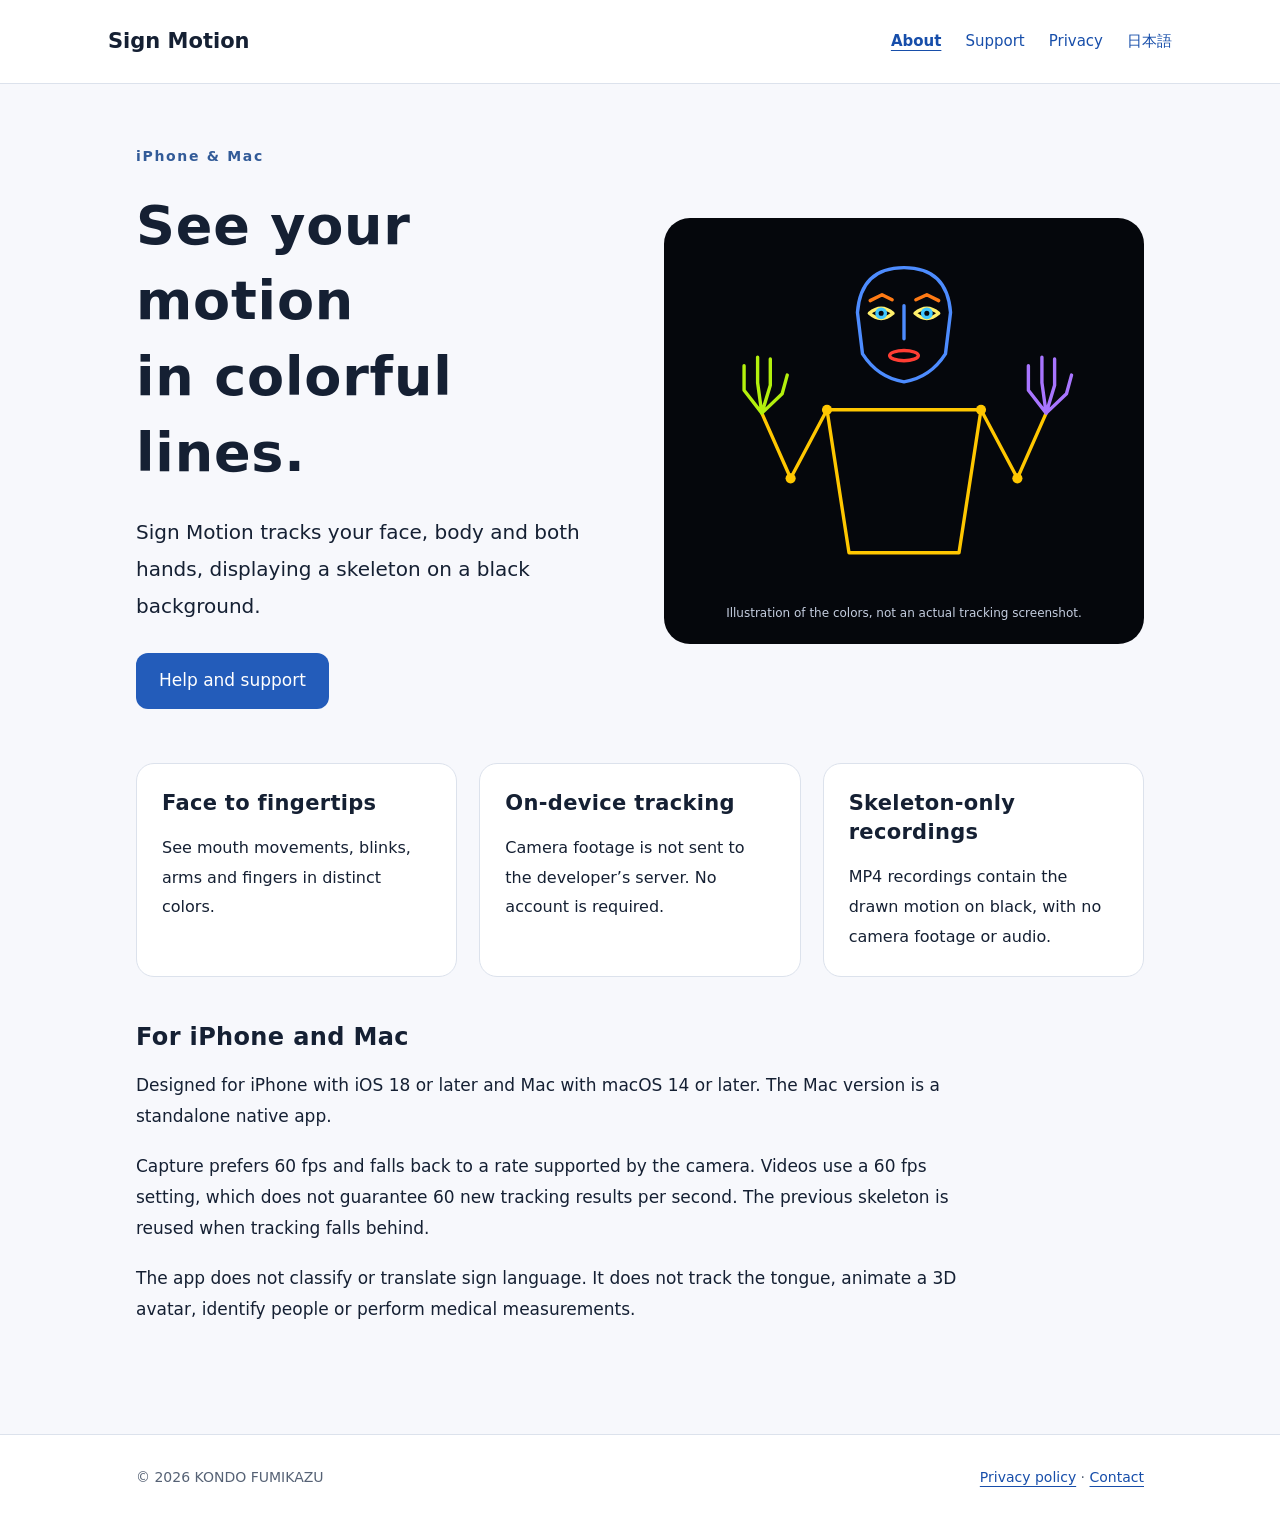
==== en/index.html @ 488faaaf "Add English information, privacy and support pages with language links" ====
<!doctype html><html lang="en"><head><meta charset="utf-8"><meta name="viewport" content="width=device-width,initial-scale=1"><meta name="description" content="Sign Motion for iPhone and Mac: on-device face, body and hand tracking with skeleton-only recordings."><title>Sign Motion — Face, body and hand tracking</title><link rel="canonical" href="https://kondofumikazu-cmd.github.io/skeleton-motion-support/en/index.html"><link rel="alternate" hreflang="ja" href="https://kondofumikazu-cmd.github.io/skeleton-motion-support/index.html"><link rel="alternate" hreflang="en" href="https://kondofumikazu-cmd.github.io/skeleton-motion-support/en/index.html"><link rel="stylesheet" href="../style.css"></head><body><a class="skip" href="#main">Skip to content</a><header class="site-header"><div class="bar"><a class="brand" href="index.html">Sign Motion</a><nav aria-label="Main navigation"><a href="index.html" aria-current="page">About</a><a href="support.html">Support</a><a href="privacy.html">Privacy</a><a lang="ja" hreflang="ja" href="../index.html">日本語</a></nav></div></header><main id="main"><div class="hero"><div><p class="eyebrow">iPhone &amp; Mac</p><h1>See your motion<br>in colorful lines.</h1><p class="lead">Sign Motion tracks your face, body and both hands, displaying a skeleton on a black background.</p><a class="button" href="support.html">Help and support</a></div><figure class="stage"><svg viewBox="0 0 520 430" role="img" aria-labelledby="drawing-title"><title id="drawing-title">Diagram of a face and upper-body skeleton with colors for each part</title><g fill="none" stroke-linecap="round" stroke-linejoin="round" stroke-width="4"><path stroke="#4d8cff" d="M205 88Q209 35 260 35Q311 35 315 88L309 137Q291 165 260 170Q229 165 211 137Z M260 80V119"/><path stroke="#ff7a14" d="M220 74L234 67L246 73 M274 73L287 67L301 74"/><path stroke="#fff06b" d="M219 89Q233 77 247 89Q233 101 219 89Z M273 89Q287 77 301 89Q287 101 273 89Z"/><g stroke="#40c7ff"><circle cx="233" cy="89" r="5"/><circle cx="287" cy="89" r="5"/></g><ellipse stroke="#ff3d33" cx="260" cy="139" rx="17" ry="6"/><path stroke="#ffc700" d="M169 203L351 203L325 372L195 372Z M169 203L126 284L92 207 M351 203L394 284L428 207"/><g stroke="#b3f00d"><path d="M92 207L71 180L71 151 M92 207L87 171L87 141 M92 207L102 174L102 143 M92 207L116 184L122 162"/></g><g stroke="#a875ff"><path d="M428 207L407 180L407 151 M428 207L423 171L423 141 M428 207L438 174L438 143 M428 207L452 184L458 162"/></g></g><g fill="#ffc700"><circle cx="169" cy="203" r="6"/><circle cx="351" cy="203" r="6"/><circle cx="126" cy="284" r="6"/><circle cx="394" cy="284" r="6"/></g></svg><figcaption>Illustration of the colors, not an actual tracking screenshot.</figcaption></figure></div>
<section class="cards"><article><h2>Face to fingertips</h2><p>See mouth movements, blinks, arms and fingers in distinct colors.</p></article><article><h2>On-device tracking</h2><p>Camera footage is not sent to the developer’s server. No account is required.</p></article><article><h2>Skeleton-only recordings</h2><p>MP4 recordings contain the drawn motion on black, with no camera footage or audio.</p></article></section>
<section><h2>For iPhone and Mac</h2><p>Designed for iPhone with iOS 18 or later and Mac with macOS 14 or later. The Mac version is a standalone native app.</p><p>Capture prefers 60 fps and falls back to a rate supported by the camera. Videos use a 60 fps setting, which does not guarantee 60 new tracking results per second. The previous skeleton is reused when tracking falls behind.</p><p>The app does not classify or translate sign language. It does not track the tongue, animate a 3D avatar, identify people or perform medical measurements.</p></section></main><footer><div><p>© 2026 KONDO FUMIKAZU</p><p><a href="privacy.html">Privacy policy</a> · <a href="support.html">Contact</a></p></div></footer></body></html>
---- style.css ----
*{box-sizing:border-box}html{color-scheme:light}body{margin:0;background:#f7f8fc;color:#152033;font:17px/1.85 system-ui,-apple-system,BlinkMacSystemFont,"Hiragino Kaku Gothic ProN",sans-serif}a{color:#174eaa;text-underline-offset:4px}a:hover{color:#103575}a:focus-visible{outline:3px solid #bc4b00;outline-offset:5px;border-radius:3px}.skip{position:absolute;left:20px;top:-100px}.skip:focus{top:12px;background:white;padding:8px;z-index:5}.site-header{border-bottom:1px solid #dce2ec;background:#fff}.bar{max-width:1120px;margin:auto;padding:22px 28px;display:flex;align-items:center;justify-content:space-between;gap:24px}.brand{font-weight:750;color:#152033;text-decoration:none;font-size:21px}nav{display:flex;gap:24px;flex-wrap:wrap}nav a{font-size:15px;text-decoration:none}nav [aria-current=page]{font-weight:750;text-decoration:underline}main{max-width:1064px;margin:auto;padding:60px 28px 90px}h1,h2,h3{line-height:1.4;letter-spacing:.015em}h1{font-size:clamp(32px,5vw,54px);margin:10px 0 24px}h2{font-size:24px;margin:0 0 15px}p{margin:0 0 18px}section{margin-top:44px}section p,section li{max-width:850px}.eyebrow{color:#325b98;letter-spacing:.12em;font-weight:650;font-size:14px}.lead{font-size:20px}.hero{display:grid;grid-template-columns:1fr 1fr;gap:48px;align-items:center}.stage{margin:0;background:#05070c;border-radius:26px;padding:20px;color:#c5cee0}.stage svg{display:block;width:100%;height:auto}.stage figcaption{font-size:12px;text-align:center}.button{display:inline-block;background:#235cba;color:white!important;text-decoration:none;padding:12px 23px;border-radius:12px;margin:10px 0}.cards{display:grid;grid-template-columns:repeat(3,1fr);gap:22px}.cards article{background:white;border:1px solid #dce2ec;border-radius:18px;padding:25px}.cards h2{font-size:21px}.cards p{margin:0;font-size:16px}.page-title{max-width:850px}.page-title h1{font-size:40px}.notice{background:#eaf1ff;border-left:4px solid #235cba;padding:24px;border-radius:0 14px 14px 0}.notice p:last-child{margin-bottom:0}.legend{display:grid;grid-template-columns:180px 1fr;max-width:650px}.legend dt,.legend dd{margin:0;padding:10px;border-bottom:1px solid #dce2ec}.legend dt{font-weight:650}footer{background:#fff;border-top:1px solid #dce2ec;padding:30px 28px;color:#566275;font-size:14px}footer>div{max-width:1008px;margin:auto;display:flex;justify-content:space-between;gap:20px;flex-wrap:wrap}footer p{margin:0}@media(max-width:760px){.bar{align-items:flex-start;flex-direction:column;gap:12px}nav{gap:18px}.hero,.cards{grid-template-columns:1fr}.hero{gap:28px}main{padding:36px 20px 60px}.page-title h1{font-size:31px}.stage{max-width:460px}.legend{grid-template-columns:1fr 1fr}h2{font-size:22px}}
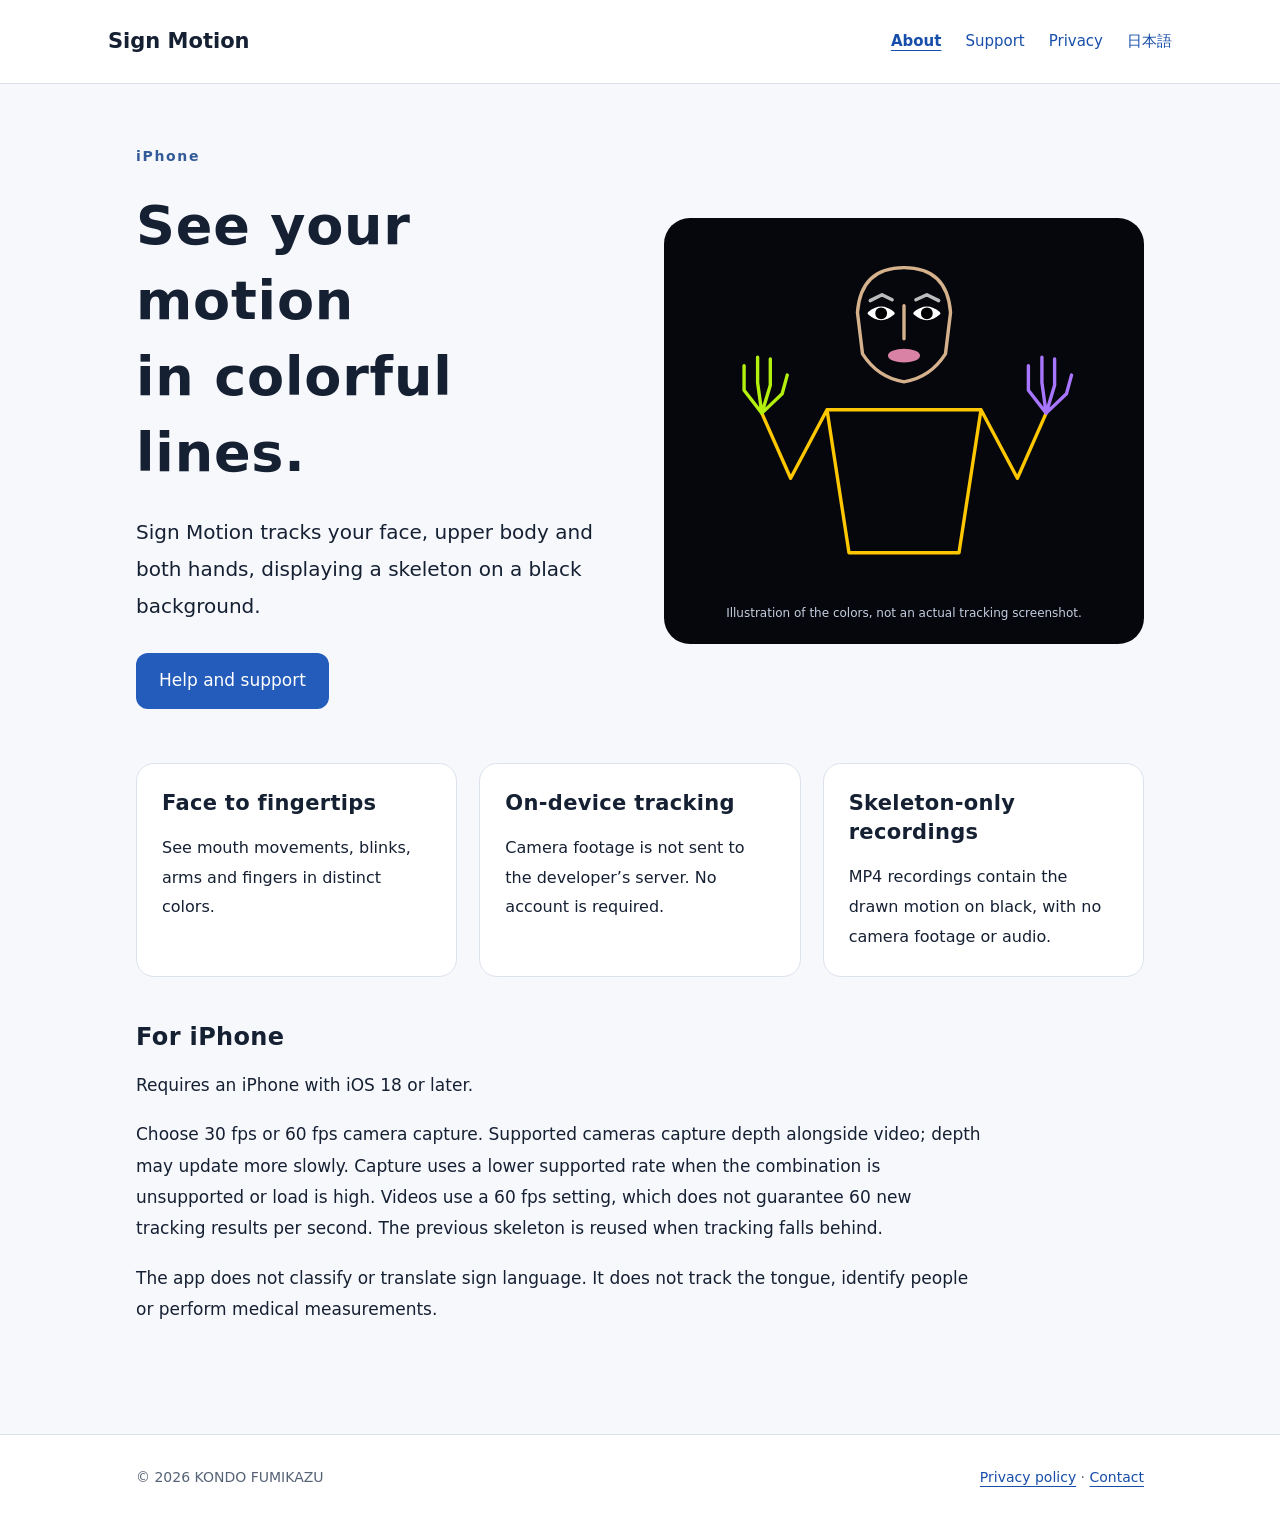
==== commit 3529fb88: "Update iPhone support and face data disclosures for 1.0.1" ====
--- a/en/index.html
+++ b/en/index.html
@@ -1,3 +1,3 @@
-<!doctype html><html lang="en"><head><meta charset="utf-8"><meta name="viewport" content="width=device-width,initial-scale=1"><meta name="description" content="Sign Motion for iPhone and Mac: on-device face, body and hand tracking with skeleton-only recordings."><title>Sign Motion — Face, body and hand tracking</title><link rel="canonical" href="https://kondofumikazu-cmd.github.io/skeleton-motion-support/en/index.html"><link rel="alternate" hreflang="ja" href="https://kondofumikazu-cmd.github.io/skeleton-motion-support/index.html"><link rel="alternate" hreflang="en" href="https://kondofumikazu-cmd.github.io/skeleton-motion-support/en/index.html"><link rel="stylesheet" href="../style.css"></head><body><a class="skip" href="#main">Skip to content</a><header class="site-header"><div class="bar"><a class="brand" href="index.html">Sign Motion</a><nav aria-label="Main navigation"><a href="index.html" aria-current="page">About</a><a href="support.html">Support</a><a href="privacy.html">Privacy</a><a lang="ja" hreflang="ja" href="../index.html">日本語</a></nav></div></header><main id="main"><div class="hero"><div><p class="eyebrow">iPhone &amp; Mac</p><h1>See your motion<br>in colorful lines.</h1><p class="lead">Sign Motion tracks your face, body and both hands, displaying a skeleton on a black background.</p><a class="button" href="support.html">Help and support</a></div><figure class="stage"><svg viewBox="0 0 520 430" role="img" aria-labelledby="drawing-title"><title id="drawing-title">Diagram of a face and upper-body skeleton with colors for each part</title><g fill="none" stroke-linecap="round" stroke-linejoin="round" stroke-width="4"><path stroke="#4d8cff" d="M205 88Q209 35 260 35Q311 35 315 88L309 137Q291 165 260 170Q229 165 211 137Z M260 80V119"/><path stroke="#ff7a14" d="M220 74L234 67L246 73 M274 73L287 67L301 74"/><path stroke="#fff06b" d="M219 89Q233 77 247 89Q233 101 219 89Z M273 89Q287 77 301 89Q287 101 273 89Z"/><g stroke="#40c7ff"><circle cx="233" cy="89" r="5"/><circle cx="287" cy="89" r="5"/></g><ellipse stroke="#ff3d33" cx="260" cy="139" rx="17" ry="6"/><path stroke="#ffc700" d="M169 203L351 203L325 372L195 372Z M169 203L126 284L92 207 M351 203L394 284L428 207"/><g stroke="#b3f00d"><path d="M92 207L71 180L71 151 M92 207L87 171L87 141 M92 207L102 174L102 143 M92 207L116 184L122 162"/></g><g stroke="#a875ff"><path d="M428 207L407 180L407 151 M428 207L423 171L423 141 M428 207L438 174L438 143 M428 207L452 184L458 162"/></g></g><g fill="#ffc700"><circle cx="169" cy="203" r="6"/><circle cx="351" cy="203" r="6"/><circle cx="126" cy="284" r="6"/><circle cx="394" cy="284" r="6"/></g></svg><figcaption>Illustration of the colors, not an actual tracking screenshot.</figcaption></figure></div>
+<!doctype html><html lang="en"><head><meta charset="utf-8"><meta name="viewport" content="width=device-width,initial-scale=1"><meta name="description" content="Sign Motion for iPhone: on-device face, upper-body and hand tracking with skeleton-only recordings."><title>Sign Motion — Face, body and hand tracking</title><link rel="canonical" href="https://kondofumikazu-cmd.github.io/skeleton-motion-support/en/index.html"><link rel="alternate" hreflang="ja" href="https://kondofumikazu-cmd.github.io/skeleton-motion-support/index.html"><link rel="alternate" hreflang="en" href="https://kondofumikazu-cmd.github.io/skeleton-motion-support/en/index.html"><link rel="stylesheet" href="../style.css"></head><body><a class="skip" href="#main">Skip to content</a><header class="site-header"><div class="bar"><a class="brand" href="index.html">Sign Motion</a><nav aria-label="Main navigation"><a href="index.html" aria-current="page">About</a><a href="support.html">Support</a><a href="privacy.html">Privacy</a><a lang="ja" hreflang="ja" href="../index.html">日本語</a></nav></div></header><main id="main"><div class="hero"><div><p class="eyebrow">iPhone</p><h1>See your motion<br>in colorful lines.</h1><p class="lead">Sign Motion tracks your face, upper body and both hands, displaying a skeleton on a black background.</p><a class="button" href="support.html">Help and support</a></div><figure class="stage"><svg viewBox="0 0 520 430" role="img" aria-labelledby="drawing-title"><title id="drawing-title">Diagram of a face and upper-body skeleton with colors for each part</title><g fill="none" stroke-linecap="round" stroke-linejoin="round" stroke-width="4"><path stroke="#d5b28c" d="M205 88Q209 35 260 35Q311 35 315 88L309 137Q291 165 260 170Q229 165 211 137Z M260 80V119"/><path stroke="#bcbcbc" d="M220 74L234 67L246 73 M274 73L287 67L301 74"/><path stroke="#ffffff" fill="#ffffff" d="M219 89Q233 77 247 89Q233 101 219 89Z M273 89Q287 77 301 89Q287 101 273 89Z"/><g stroke="#000000" fill="#000000"><circle cx="233" cy="89" r="5"/><circle cx="287" cy="89" r="5"/></g><ellipse stroke="#d982a5" fill="#d982a5" cx="260" cy="139" rx="17" ry="6"/><path stroke="#ffc700" d="M169 203L351 203L325 372L195 372Z M169 203L126 284L92 207 M351 203L394 284L428 207"/><g stroke="#b3f00d"><path d="M92 207L71 180L71 151 M92 207L87 171L87 141 M92 207L102 174L102 143 M92 207L116 184L122 162"/></g><g stroke="#a875ff"><path d="M428 207L407 180L407 151 M428 207L423 171L423 141 M428 207L438 174L438 143 M428 207L452 184L458 162"/></g></g></svg><figcaption>Illustration of the colors, not an actual tracking screenshot.</figcaption></figure></div>
 <section class="cards"><article><h2>Face to fingertips</h2><p>See mouth movements, blinks, arms and fingers in distinct colors.</p></article><article><h2>On-device tracking</h2><p>Camera footage is not sent to the developer’s server. No account is required.</p></article><article><h2>Skeleton-only recordings</h2><p>MP4 recordings contain the drawn motion on black, with no camera footage or audio.</p></article></section>
-<section><h2>For iPhone and Mac</h2><p>Designed for iPhone with iOS 18 or later and Mac with macOS 14 or later. The Mac version is a standalone native app.</p><p>Capture prefers 60 fps and falls back to a rate supported by the camera. Videos use a 60 fps setting, which does not guarantee 60 new tracking results per second. The previous skeleton is reused when tracking falls behind.</p><p>The app does not classify or translate sign language. It does not track the tongue, animate a 3D avatar, identify people or perform medical measurements.</p></section></main><footer><div><p>© 2026 KONDO FUMIKAZU</p><p><a href="privacy.html">Privacy policy</a> · <a href="support.html">Contact</a></p></div></footer></body></html>+<section><h2>For iPhone</h2><p>Requires an iPhone with iOS 18 or later.</p><p>Choose 30 fps or 60 fps camera capture. Supported cameras capture depth alongside video; depth may update more slowly. Capture uses a lower supported rate when the combination is unsupported or load is high. Videos use a 60 fps setting, which does not guarantee 60 new tracking results per second. The previous skeleton is reused when tracking falls behind.</p><p>The app does not classify or translate sign language. It does not track the tongue, identify people or perform medical measurements.</p></section></main><footer><div><p>© 2026 KONDO FUMIKAZU</p><p><a href="privacy.html">Privacy policy</a> · <a href="support.html">Contact</a></p></div></footer></body></html>
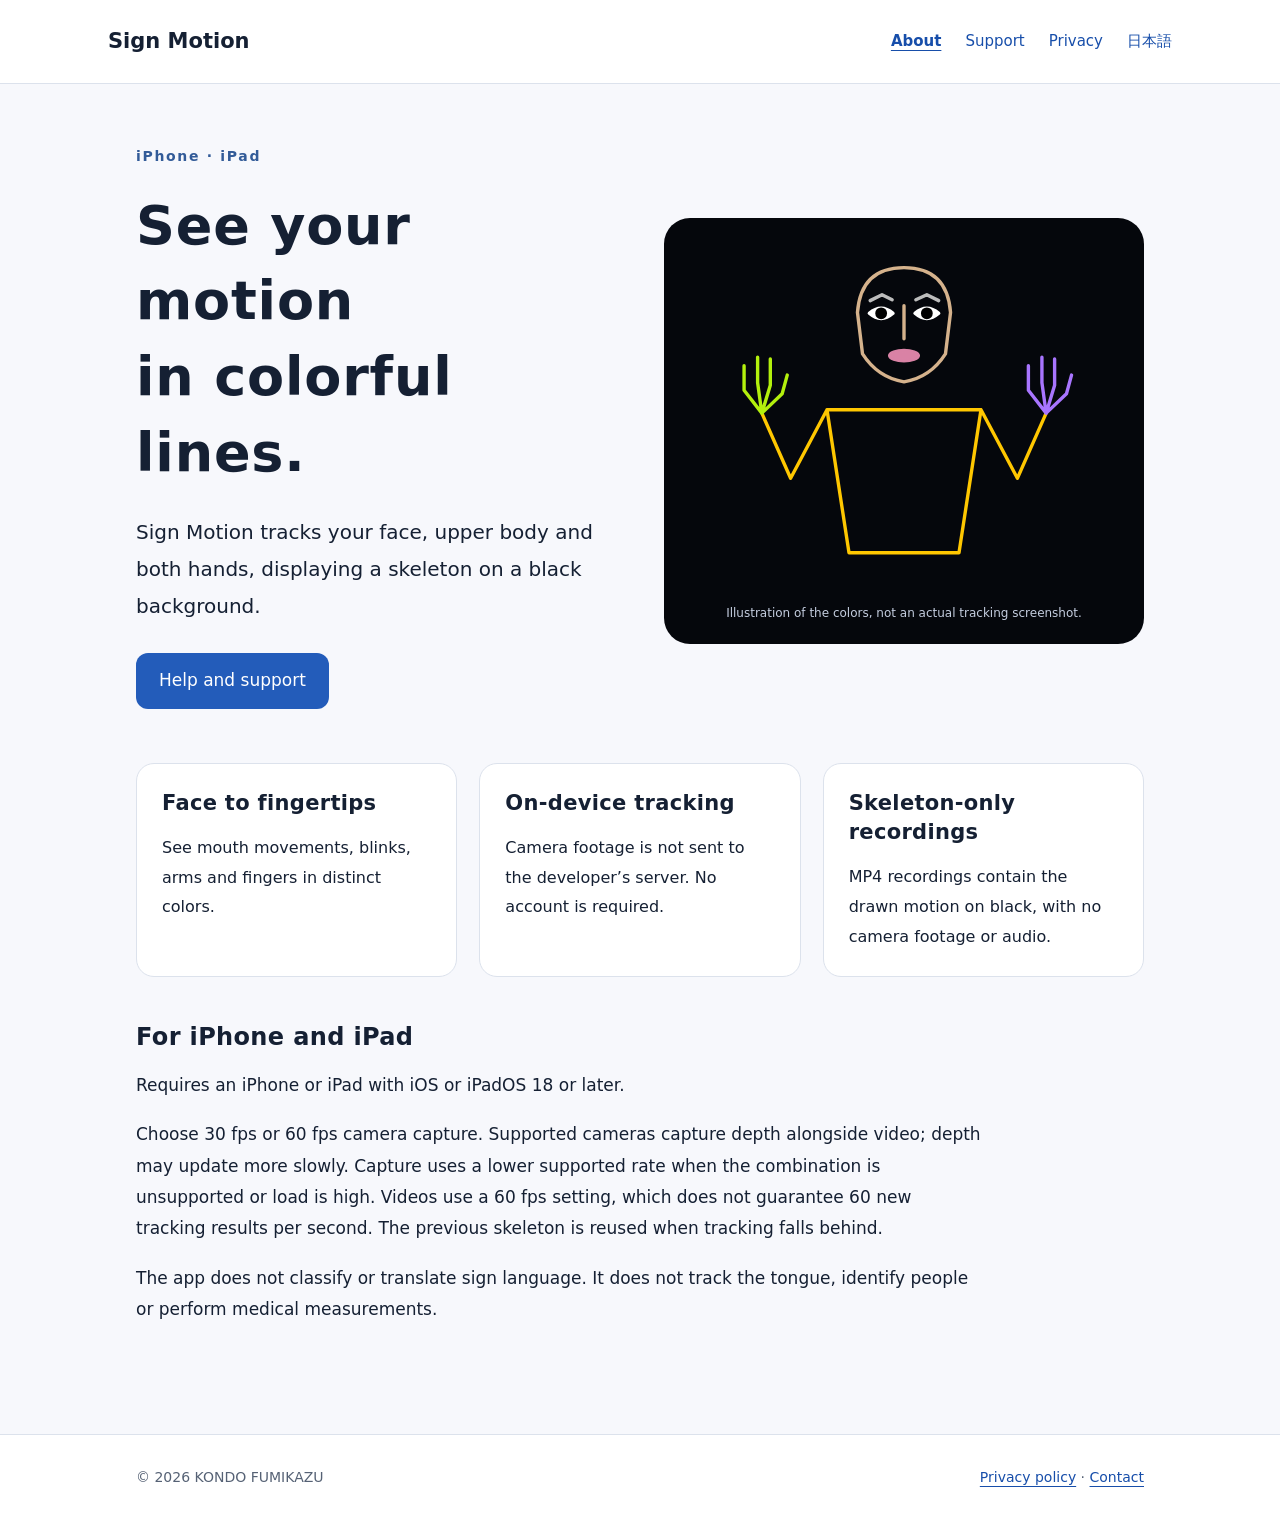
==== commit d2323251: "Update support pages for iPhone and iPad compatibility" ====
--- a/en/index.html
+++ b/en/index.html
@@ -1,3 +1,3 @@
-<!doctype html><html lang="en"><head><meta charset="utf-8"><meta name="viewport" content="width=device-width,initial-scale=1"><meta name="description" content="Sign Motion for iPhone: on-device face, upper-body and hand tracking with skeleton-only recordings."><title>Sign Motion — Face, body and hand tracking</title><link rel="canonical" href="https://kondofumikazu-cmd.github.io/skeleton-motion-support/en/index.html"><link rel="alternate" hreflang="ja" href="https://kondofumikazu-cmd.github.io/skeleton-motion-support/index.html"><link rel="alternate" hreflang="en" href="https://kondofumikazu-cmd.github.io/skeleton-motion-support/en/index.html"><link rel="stylesheet" href="../style.css"></head><body><a class="skip" href="#main">Skip to content</a><header class="site-header"><div class="bar"><a class="brand" href="index.html">Sign Motion</a><nav aria-label="Main navigation"><a href="index.html" aria-current="page">About</a><a href="support.html">Support</a><a href="privacy.html">Privacy</a><a lang="ja" hreflang="ja" href="../index.html">日本語</a></nav></div></header><main id="main"><div class="hero"><div><p class="eyebrow">iPhone</p><h1>See your motion<br>in colorful lines.</h1><p class="lead">Sign Motion tracks your face, upper body and both hands, displaying a skeleton on a black background.</p><a class="button" href="support.html">Help and support</a></div><figure class="stage"><svg viewBox="0 0 520 430" role="img" aria-labelledby="drawing-title"><title id="drawing-title">Diagram of a face and upper-body skeleton with colors for each part</title><g fill="none" stroke-linecap="round" stroke-linejoin="round" stroke-width="4"><path stroke="#d5b28c" d="M205 88Q209 35 260 35Q311 35 315 88L309 137Q291 165 260 170Q229 165 211 137Z M260 80V119"/><path stroke="#bcbcbc" d="M220 74L234 67L246 73 M274 73L287 67L301 74"/><path stroke="#ffffff" fill="#ffffff" d="M219 89Q233 77 247 89Q233 101 219 89Z M273 89Q287 77 301 89Q287 101 273 89Z"/><g stroke="#000000" fill="#000000"><circle cx="233" cy="89" r="5"/><circle cx="287" cy="89" r="5"/></g><ellipse stroke="#d982a5" fill="#d982a5" cx="260" cy="139" rx="17" ry="6"/><path stroke="#ffc700" d="M169 203L351 203L325 372L195 372Z M169 203L126 284L92 207 M351 203L394 284L428 207"/><g stroke="#b3f00d"><path d="M92 207L71 180L71 151 M92 207L87 171L87 141 M92 207L102 174L102 143 M92 207L116 184L122 162"/></g><g stroke="#a875ff"><path d="M428 207L407 180L407 151 M428 207L423 171L423 141 M428 207L438 174L438 143 M428 207L452 184L458 162"/></g></g></svg><figcaption>Illustration of the colors, not an actual tracking screenshot.</figcaption></figure></div>
+<!doctype html><html lang="en"><head><meta charset="utf-8"><meta name="viewport" content="width=device-width,initial-scale=1"><meta name="description" content="Sign Motion for iPhone and iPad: on-device face, upper-body and hand tracking with skeleton-only recordings."><title>Sign Motion — Face, body and hand tracking</title><link rel="canonical" href="https://kondofumikazu-cmd.github.io/skeleton-motion-support/en/index.html"><link rel="alternate" hreflang="ja" href="https://kondofumikazu-cmd.github.io/skeleton-motion-support/index.html"><link rel="alternate" hreflang="en" href="https://kondofumikazu-cmd.github.io/skeleton-motion-support/en/index.html"><link rel="stylesheet" href="../style.css"></head><body><a class="skip" href="#main">Skip to content</a><header class="site-header"><div class="bar"><a class="brand" href="index.html">Sign Motion</a><nav aria-label="Main navigation"><a href="index.html" aria-current="page">About</a><a href="support.html">Support</a><a href="privacy.html">Privacy</a><a lang="ja" hreflang="ja" href="../index.html">日本語</a></nav></div></header><main id="main"><div class="hero"><div><p class="eyebrow">iPhone · iPad</p><h1>See your motion<br>in colorful lines.</h1><p class="lead">Sign Motion tracks your face, upper body and both hands, displaying a skeleton on a black background.</p><a class="button" href="support.html">Help and support</a></div><figure class="stage"><svg viewBox="0 0 520 430" role="img" aria-labelledby="drawing-title"><title id="drawing-title">Diagram of a face and upper-body skeleton with colors for each part</title><g fill="none" stroke-linecap="round" stroke-linejoin="round" stroke-width="4"><path stroke="#d5b28c" d="M205 88Q209 35 260 35Q311 35 315 88L309 137Q291 165 260 170Q229 165 211 137Z M260 80V119"/><path stroke="#bcbcbc" d="M220 74L234 67L246 73 M274 73L287 67L301 74"/><path stroke="#ffffff" fill="#ffffff" d="M219 89Q233 77 247 89Q233 101 219 89Z M273 89Q287 77 301 89Q287 101 273 89Z"/><g stroke="#000000" fill="#000000"><circle cx="233" cy="89" r="5"/><circle cx="287" cy="89" r="5"/></g><ellipse stroke="#d982a5" fill="#d982a5" cx="260" cy="139" rx="17" ry="6"/><path stroke="#ffc700" d="M169 203L351 203L325 372L195 372Z M169 203L126 284L92 207 M351 203L394 284L428 207"/><g stroke="#b3f00d"><path d="M92 207L71 180L71 151 M92 207L87 171L87 141 M92 207L102 174L102 143 M92 207L116 184L122 162"/></g><g stroke="#a875ff"><path d="M428 207L407 180L407 151 M428 207L423 171L423 141 M428 207L438 174L438 143 M428 207L452 184L458 162"/></g></g></svg><figcaption>Illustration of the colors, not an actual tracking screenshot.</figcaption></figure></div>
 <section class="cards"><article><h2>Face to fingertips</h2><p>See mouth movements, blinks, arms and fingers in distinct colors.</p></article><article><h2>On-device tracking</h2><p>Camera footage is not sent to the developer’s server. No account is required.</p></article><article><h2>Skeleton-only recordings</h2><p>MP4 recordings contain the drawn motion on black, with no camera footage or audio.</p></article></section>
-<section><h2>For iPhone</h2><p>Requires an iPhone with iOS 18 or later.</p><p>Choose 30 fps or 60 fps camera capture. Supported cameras capture depth alongside video; depth may update more slowly. Capture uses a lower supported rate when the combination is unsupported or load is high. Videos use a 60 fps setting, which does not guarantee 60 new tracking results per second. The previous skeleton is reused when tracking falls behind.</p><p>The app does not classify or translate sign language. It does not track the tongue, identify people or perform medical measurements.</p></section></main><footer><div><p>© 2026 KONDO FUMIKAZU</p><p><a href="privacy.html">Privacy policy</a> · <a href="support.html">Contact</a></p></div></footer></body></html>+<section><h2>For iPhone and iPad</h2><p>Requires an iPhone or iPad with iOS or iPadOS 18 or later.</p><p>Choose 30 fps or 60 fps camera capture. Supported cameras capture depth alongside video; depth may update more slowly. Capture uses a lower supported rate when the combination is unsupported or load is high. Videos use a 60 fps setting, which does not guarantee 60 new tracking results per second. The previous skeleton is reused when tracking falls behind.</p><p>The app does not classify or translate sign language. It does not track the tongue, identify people or perform medical measurements.</p></section></main><footer><div><p>© 2026 KONDO FUMIKAZU</p><p><a href="privacy.html">Privacy policy</a> · <a href="support.html">Contact</a></p></div></footer></body></html>
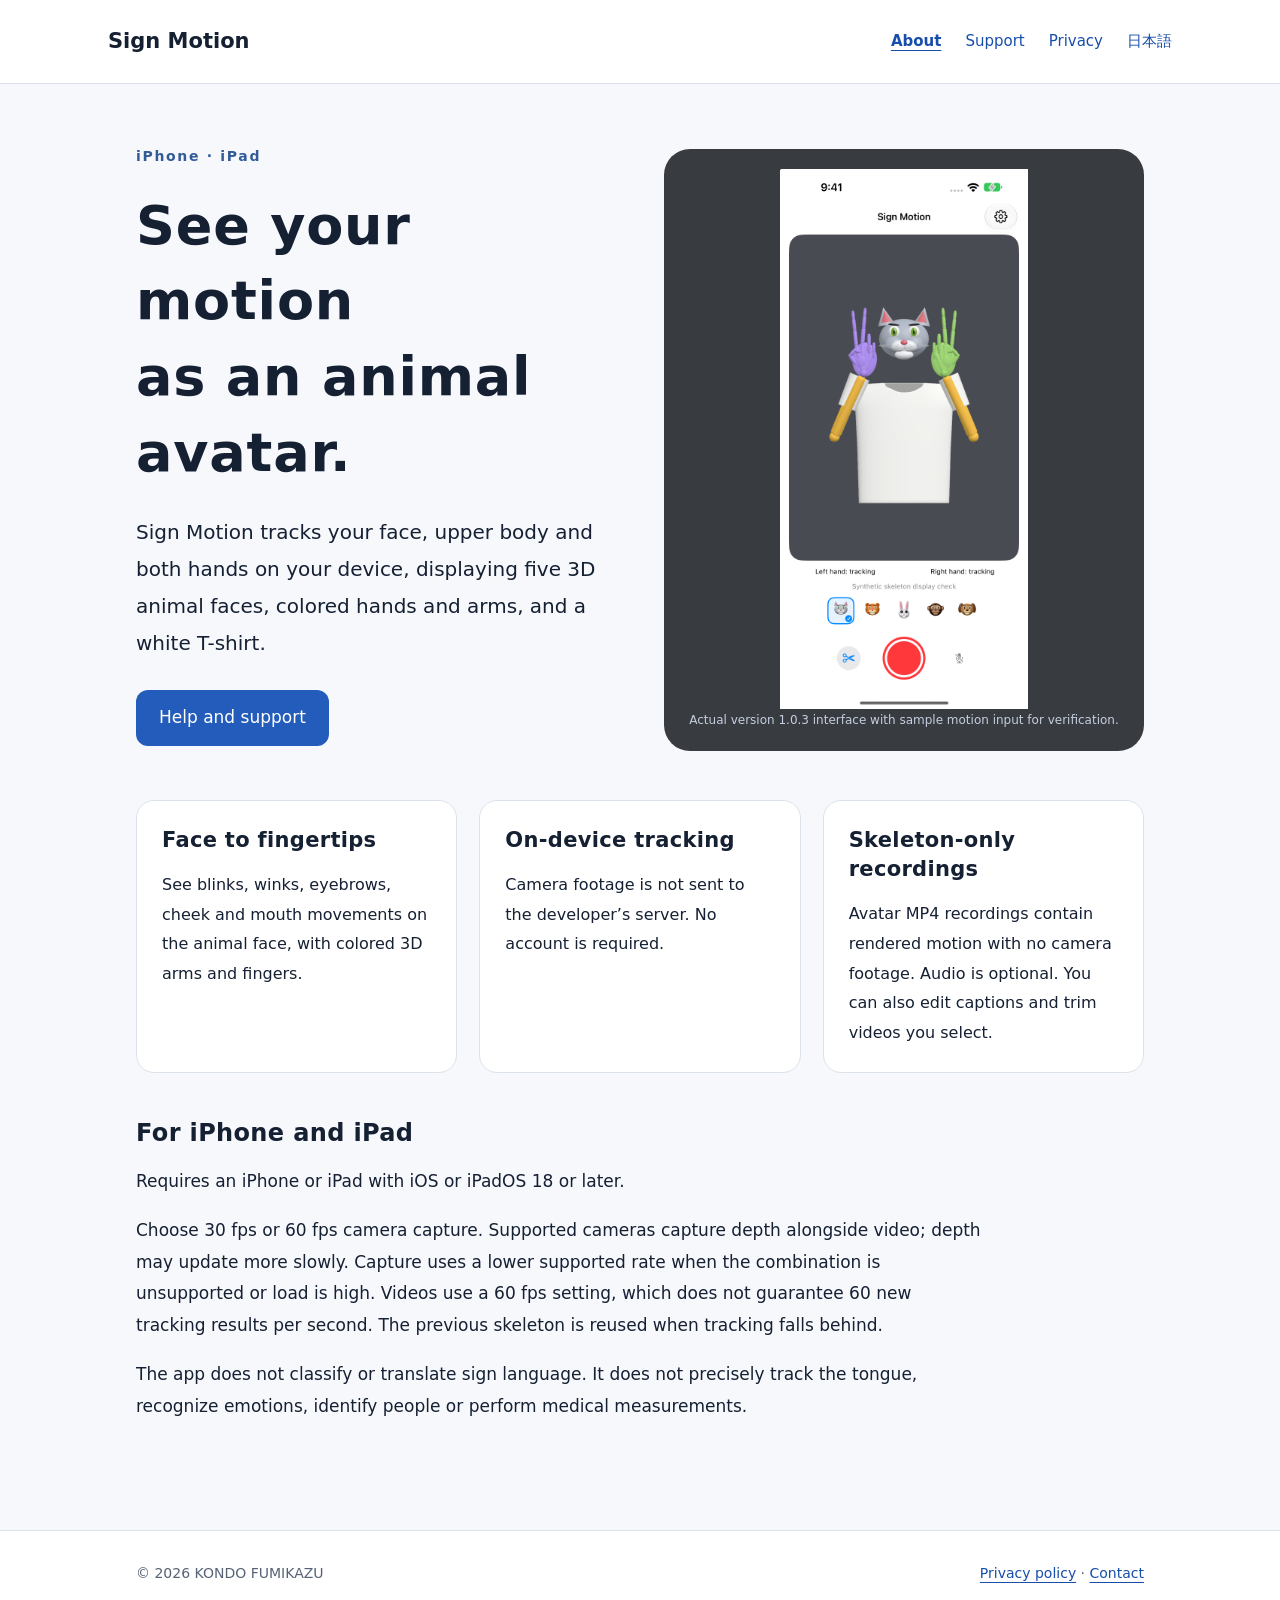
==== commit 5d7776f5: "Update 1.0.3 avatar display, video editing and face-data disclosures" ====
--- a/en/index.html
+++ b/en/index.html
@@ -1,3 +1,3 @@
-<!doctype html><html lang="en"><head><meta charset="utf-8"><meta name="viewport" content="width=device-width,initial-scale=1"><meta name="description" content="Sign Motion for iPhone and iPad: on-device face, upper-body and hand tracking with skeleton-only recordings."><title>Sign Motion — Face, body and hand tracking</title><link rel="canonical" href="https://kondofumikazu-cmd.github.io/skeleton-motion-support/en/index.html"><link rel="alternate" hreflang="ja" href="https://kondofumikazu-cmd.github.io/skeleton-motion-support/index.html"><link rel="alternate" hreflang="en" href="https://kondofumikazu-cmd.github.io/skeleton-motion-support/en/index.html"><link rel="stylesheet" href="../style.css"></head><body><a class="skip" href="#main">Skip to content</a><header class="site-header"><div class="bar"><a class="brand" href="index.html">Sign Motion</a><nav aria-label="Main navigation"><a href="index.html" aria-current="page">About</a><a href="support.html">Support</a><a href="privacy.html">Privacy</a><a lang="ja" hreflang="ja" href="../index.html">日本語</a></nav></div></header><main id="main"><div class="hero"><div><p class="eyebrow">iPhone · iPad</p><h1>See your motion<br>in colorful lines.</h1><p class="lead">Sign Motion tracks your face, upper body and both hands, displaying a skeleton on a black background.</p><a class="button" href="support.html">Help and support</a></div><figure class="stage"><svg viewBox="0 0 520 430" role="img" aria-labelledby="drawing-title"><title id="drawing-title">Diagram of a face and upper-body skeleton with colors for each part</title><g fill="none" stroke-linecap="round" stroke-linejoin="round" stroke-width="4"><path stroke="#d5b28c" d="M205 88Q209 35 260 35Q311 35 315 88L309 137Q291 165 260 170Q229 165 211 137Z M260 80V119"/><path stroke="#bcbcbc" d="M220 74L234 67L246 73 M274 73L287 67L301 74"/><path stroke="#ffffff" fill="#ffffff" d="M219 89Q233 77 247 89Q233 101 219 89Z M273 89Q287 77 301 89Q287 101 273 89Z"/><g stroke="#000000" fill="#000000"><circle cx="233" cy="89" r="5"/><circle cx="287" cy="89" r="5"/></g><ellipse stroke="#d982a5" fill="#d982a5" cx="260" cy="139" rx="17" ry="6"/><path stroke="#ffc700" d="M169 203L351 203L325 372L195 372Z M169 203L126 284L92 207 M351 203L394 284L428 207"/><g stroke="#b3f00d"><path d="M92 207L71 180L71 151 M92 207L87 171L87 141 M92 207L102 174L102 143 M92 207L116 184L122 162"/></g><g stroke="#a875ff"><path d="M428 207L407 180L407 151 M428 207L423 171L423 141 M428 207L438 174L438 143 M428 207L452 184L458 162"/></g></g></svg><figcaption>Illustration of the colors, not an actual tracking screenshot.</figcaption></figure></div>
-<section class="cards"><article><h2>Face to fingertips</h2><p>See mouth movements, blinks, arms and fingers in distinct colors.</p></article><article><h2>On-device tracking</h2><p>Camera footage is not sent to the developer’s server. No account is required.</p></article><article><h2>Skeleton-only recordings</h2><p>MP4 recordings contain the drawn motion on black, with no camera footage or audio.</p></article></section>
-<section><h2>For iPhone and iPad</h2><p>Requires an iPhone or iPad with iOS or iPadOS 18 or later.</p><p>Choose 30 fps or 60 fps camera capture. Supported cameras capture depth alongside video; depth may update more slowly. Capture uses a lower supported rate when the combination is unsupported or load is high. Videos use a 60 fps setting, which does not guarantee 60 new tracking results per second. The previous skeleton is reused when tracking falls behind.</p><p>The app does not classify or translate sign language. It does not track the tongue, identify people or perform medical measurements.</p></section></main><footer><div><p>© 2026 KONDO FUMIKAZU</p><p><a href="privacy.html">Privacy policy</a> · <a href="support.html">Contact</a></p></div></footer></body></html>+<!doctype html><html lang="en"><head><meta charset="utf-8"><meta name="viewport" content="width=device-width,initial-scale=1"><meta name="description" content="Sign Motion for iPhone and iPad: on-device face, upper-body and hand tracking with skeleton-only recordings."><title>Sign Motion — Face, body and hand tracking</title><link rel="canonical" href="https://kondofumikazu-cmd.github.io/skeleton-motion-support/en/index.html"><link rel="alternate" hreflang="ja" href="https://kondofumikazu-cmd.github.io/skeleton-motion-support/index.html"><link rel="alternate" hreflang="en" href="https://kondofumikazu-cmd.github.io/skeleton-motion-support/en/index.html"><link rel="stylesheet" href="../style.css"></head><body><a class="skip" href="#main">Skip to content</a><header class="site-header"><div class="bar"><a class="brand" href="index.html">Sign Motion</a><nav aria-label="Main navigation"><a href="index.html" aria-current="page">About</a><a href="support.html">Support</a><a href="privacy.html">Privacy</a><a lang="ja" hreflang="ja" href="../index.html">日本語</a></nav></div></header><main id="main"><div class="hero"><div><p class="eyebrow">iPhone · iPad</p><h1>See your motion<br>as an animal avatar.</h1><p class="lead">Sign Motion tracks your face, upper body and both hands on your device, displaying five 3D animal faces, colored hands and arms, and a white T-shirt.</p><a class="button" href="support.html">Help and support</a></div><figure class="stage"><img src="../avatar-1.0.3-en.png" alt="A 3D cat avatar with a white T-shirt, two colored hands and five animal selection buttons"><figcaption>Actual version 1.0.3 interface with sample motion input for verification.</figcaption></figure></div>
+<section class="cards"><article><h2>Face to fingertips</h2><p>See blinks, winks, eyebrows, cheek and mouth movements on the animal face, with colored 3D arms and fingers.</p></article><article><h2>On-device tracking</h2><p>Camera footage is not sent to the developer’s server. No account is required.</p></article><article><h2>Skeleton-only recordings</h2><p>Avatar MP4 recordings contain rendered motion with no camera footage. Audio is optional. You can also edit captions and trim videos you select.</p></article></section>
+<section><h2>For iPhone and iPad</h2><p>Requires an iPhone or iPad with iOS or iPadOS 18 or later.</p><p>Choose 30 fps or 60 fps camera capture. Supported cameras capture depth alongside video; depth may update more slowly. Capture uses a lower supported rate when the combination is unsupported or load is high. Videos use a 60 fps setting, which does not guarantee 60 new tracking results per second. The previous skeleton is reused when tracking falls behind.</p><p>The app does not classify or translate sign language. It does not precisely track the tongue, recognize emotions, identify people or perform medical measurements.</p></section></main><footer><div><p>© 2026 KONDO FUMIKAZU</p><p><a href="privacy.html">Privacy policy</a> · <a href="support.html">Contact</a></p></div></footer></body></html>
--- a/style.css
+++ b/style.css
@@ -1 +1 @@
-*{box-sizing:border-box}html{color-scheme:light}body{margin:0;background:#f7f8fc;color:#152033;font:17px/1.85 system-ui,-apple-system,BlinkMacSystemFont,"Hiragino Kaku Gothic ProN",sans-serif}a{color:#174eaa;text-underline-offset:4px}a:hover{color:#103575}a:focus-visible{outline:3px solid #bc4b00;outline-offset:5px;border-radius:3px}.skip{position:absolute;left:20px;top:-100px}.skip:focus{top:12px;background:white;padding:8px;z-index:5}.site-header{border-bottom:1px solid #dce2ec;background:#fff}.bar{max-width:1120px;margin:auto;padding:22px 28px;display:flex;align-items:center;justify-content:space-between;gap:24px}.brand{font-weight:750;color:#152033;text-decoration:none;font-size:21px}nav{display:flex;gap:24px;flex-wrap:wrap}nav a{font-size:15px;text-decoration:none}nav [aria-current=page]{font-weight:750;text-decoration:underline}main{max-width:1064px;margin:auto;padding:60px 28px 90px}h1,h2,h3{line-height:1.4;letter-spacing:.015em}h1{font-size:clamp(32px,5vw,54px);margin:10px 0 24px}h2{font-size:24px;margin:0 0 15px}p{margin:0 0 18px}section{margin-top:44px}section p,section li{max-width:850px}.eyebrow{color:#325b98;letter-spacing:.12em;font-weight:650;font-size:14px}.lead{font-size:20px}.hero{display:grid;grid-template-columns:1fr 1fr;gap:48px;align-items:center}.stage{margin:0;background:#05070c;border-radius:26px;padding:20px;color:#c5cee0}.stage svg{display:block;width:100%;height:auto}.stage figcaption{font-size:12px;text-align:center}.button{display:inline-block;background:#235cba;color:white!important;text-decoration:none;padding:12px 23px;border-radius:12px;margin:10px 0}.cards{display:grid;grid-template-columns:repeat(3,1fr);gap:22px}.cards article{background:white;border:1px solid #dce2ec;border-radius:18px;padding:25px}.cards h2{font-size:21px}.cards p{margin:0;font-size:16px}.page-title{max-width:850px}.page-title h1{font-size:40px}.notice{background:#eaf1ff;border-left:4px solid #235cba;padding:24px;border-radius:0 14px 14px 0}.notice p:last-child{margin-bottom:0}.legend{display:grid;grid-template-columns:180px 1fr;max-width:650px}.legend dt,.legend dd{margin:0;padding:10px;border-bottom:1px solid #dce2ec}.legend dt{font-weight:650}footer{background:#fff;border-top:1px solid #dce2ec;padding:30px 28px;color:#566275;font-size:14px}footer>div{max-width:1008px;margin:auto;display:flex;justify-content:space-between;gap:20px;flex-wrap:wrap}footer p{margin:0}@media(max-width:760px){.bar{align-items:flex-start;flex-direction:column;gap:12px}nav{gap:18px}.hero,.cards{grid-template-columns:1fr}.hero{gap:28px}main{padding:36px 20px 60px}.page-title h1{font-size:31px}.stage{max-width:460px}.legend{grid-template-columns:1fr 1fr}h2{font-size:22px}}+*{box-sizing:border-box}html{color-scheme:light}body{margin:0;background:#f7f8fc;color:#152033;font:17px/1.85 system-ui,-apple-system,BlinkMacSystemFont,"Hiragino Kaku Gothic ProN",sans-serif}a{color:#174eaa;text-underline-offset:4px}a:hover{color:#103575}a:focus-visible{outline:3px solid #bc4b00;outline-offset:5px;border-radius:3px}.skip{position:absolute;left:20px;top:-100px}.skip:focus{top:12px;background:white;padding:8px;z-index:5}.site-header{border-bottom:1px solid #dce2ec;background:#fff}.bar{max-width:1120px;margin:auto;padding:22px 28px;display:flex;align-items:center;justify-content:space-between;gap:24px}.brand{font-weight:750;color:#152033;text-decoration:none;font-size:21px}nav{display:flex;gap:24px;flex-wrap:wrap}nav a{font-size:15px;text-decoration:none}nav [aria-current=page]{font-weight:750;text-decoration:underline}main{max-width:1064px;margin:auto;padding:60px 28px 90px}h1,h2,h3{line-height:1.4;letter-spacing:.015em}h1{font-size:clamp(32px,5vw,54px);margin:10px 0 24px}h2{font-size:24px;margin:0 0 15px}p{margin:0 0 18px}section{margin-top:44px}section p,section li{max-width:850px}.eyebrow{color:#325b98;letter-spacing:.12em;font-weight:650;font-size:14px}.lead{font-size:20px}.hero{display:grid;grid-template-columns:1fr 1fr;gap:48px;align-items:center}.stage{margin:0;background:#383b40;border-radius:26px;padding:20px;color:#c5cee0}.stage svg{display:block;width:100%;height:auto}.stage img{display:block;width:100%;max-height:540px;object-fit:contain}.stage figcaption{font-size:12px;text-align:center}.button{display:inline-block;background:#235cba;color:white!important;text-decoration:none;padding:12px 23px;border-radius:12px;margin:10px 0}.cards{display:grid;grid-template-columns:repeat(3,1fr);gap:22px}.cards article{background:white;border:1px solid #dce2ec;border-radius:18px;padding:25px}.cards h2{font-size:21px}.cards p{margin:0;font-size:16px}.page-title{max-width:850px}.page-title h1{font-size:40px}.notice{background:#eaf1ff;border-left:4px solid #235cba;padding:24px;border-radius:0 14px 14px 0}.notice p:last-child{margin-bottom:0}.legend{display:grid;grid-template-columns:180px 1fr;max-width:650px}.legend dt,.legend dd{margin:0;padding:10px;border-bottom:1px solid #dce2ec}.legend dt{font-weight:650}footer{background:#fff;border-top:1px solid #dce2ec;padding:30px 28px;color:#566275;font-size:14px}footer>div{max-width:1008px;margin:auto;display:flex;justify-content:space-between;gap:20px;flex-wrap:wrap}footer p{margin:0}@media(max-width:760px){.bar{align-items:flex-start;flex-direction:column;gap:12px}nav{gap:18px}.hero,.cards{grid-template-columns:1fr}.hero{gap:28px}main{padding:36px 20px 60px}.page-title h1{font-size:31px}.stage{max-width:460px}.legend{grid-template-columns:1fr 1fr}h2{font-size:22px}}
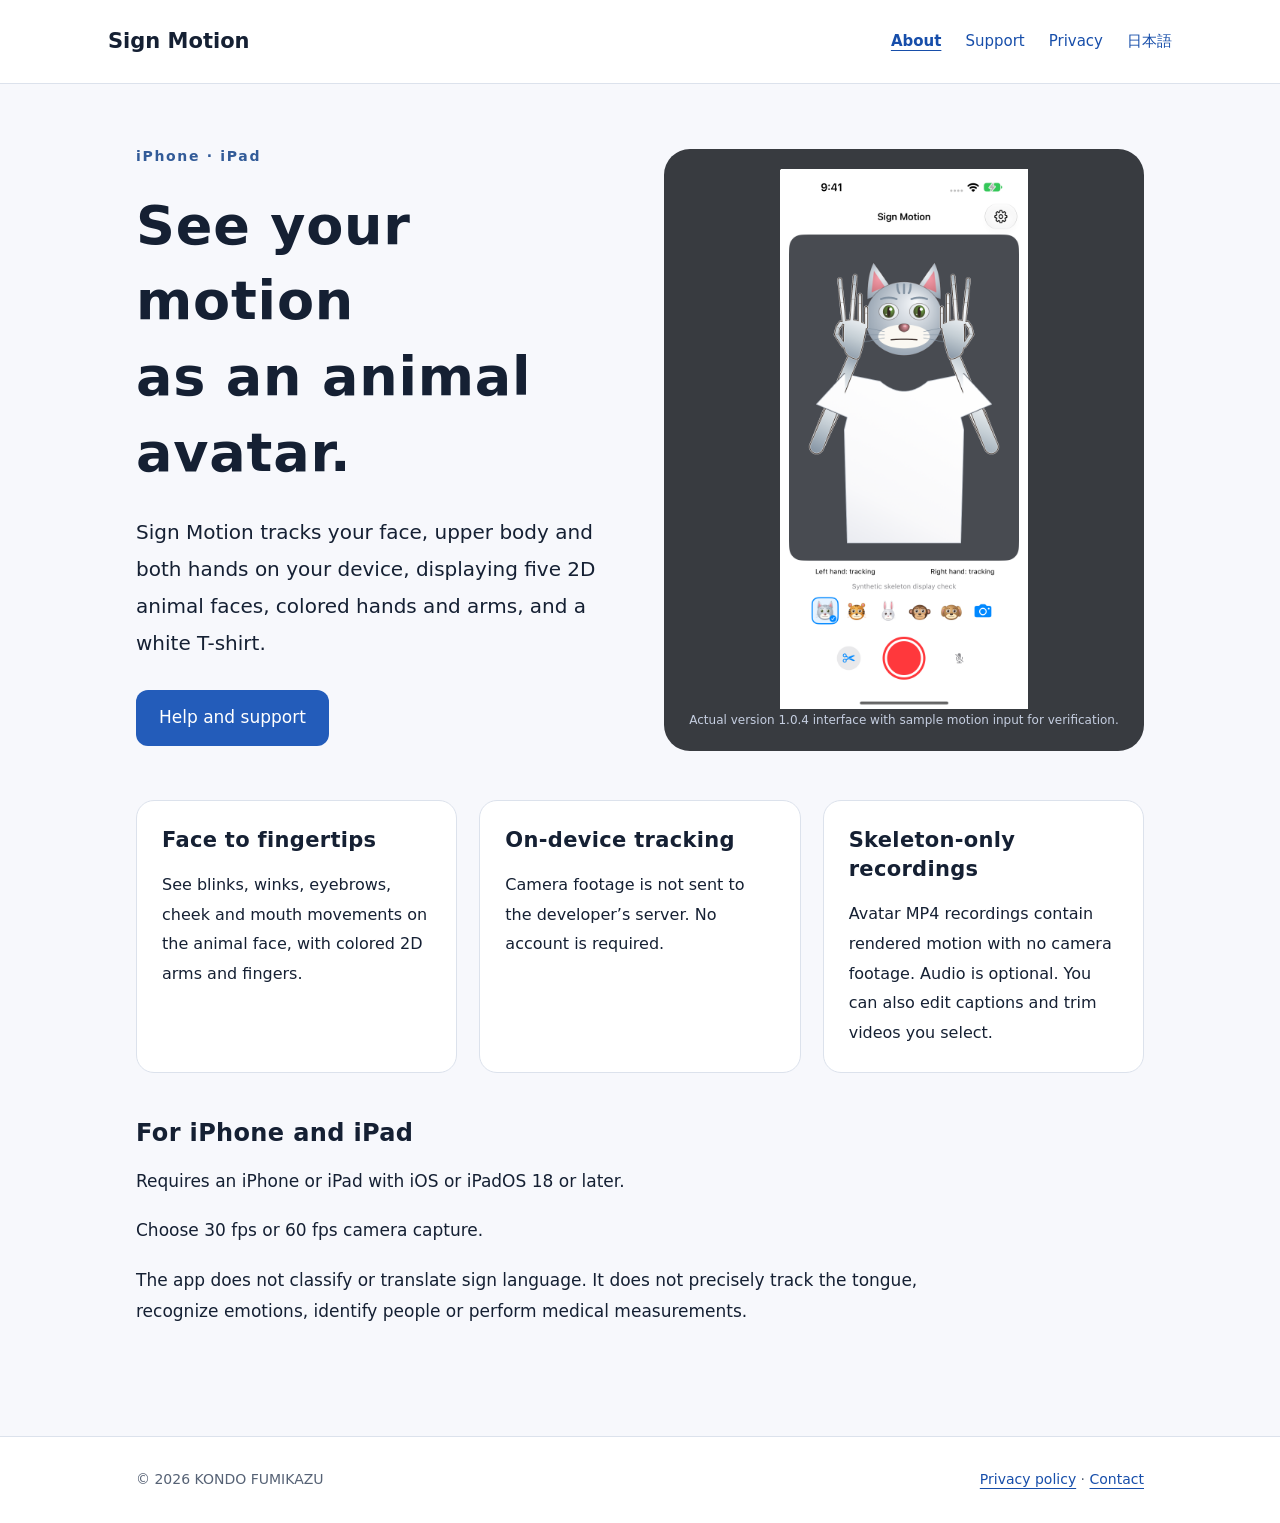
==== commit 8063eafa: "Describe 1.0.4 planar avatars, sleeve alignment and face-data handling" ====
--- a/en/index.html
+++ b/en/index.html
@@ -1,3 +1,3 @@
-<!doctype html><html lang="en"><head><meta charset="utf-8"><meta name="viewport" content="width=device-width,initial-scale=1"><meta name="description" content="Sign Motion for iPhone and iPad: on-device face, upper-body and hand tracking with skeleton-only recordings."><title>Sign Motion — Face, body and hand tracking</title><link rel="canonical" href="https://kondofumikazu-cmd.github.io/skeleton-motion-support/en/index.html"><link rel="alternate" hreflang="ja" href="https://kondofumikazu-cmd.github.io/skeleton-motion-support/index.html"><link rel="alternate" hreflang="en" href="https://kondofumikazu-cmd.github.io/skeleton-motion-support/en/index.html"><link rel="stylesheet" href="../style.css"></head><body><a class="skip" href="#main">Skip to content</a><header class="site-header"><div class="bar"><a class="brand" href="index.html">Sign Motion</a><nav aria-label="Main navigation"><a href="index.html" aria-current="page">About</a><a href="support.html">Support</a><a href="privacy.html">Privacy</a><a lang="ja" hreflang="ja" href="../index.html">日本語</a></nav></div></header><main id="main"><div class="hero"><div><p class="eyebrow">iPhone · iPad</p><h1>See your motion<br>as an animal avatar.</h1><p class="lead">Sign Motion tracks your face, upper body and both hands on your device, displaying five 3D animal faces, colored hands and arms, and a white T-shirt.</p><a class="button" href="support.html">Help and support</a></div><figure class="stage"><img src="../avatar-1.0.3-en.png" alt="A 3D cat avatar with a white T-shirt, two colored hands and five animal selection buttons"><figcaption>Actual version 1.0.3 interface with sample motion input for verification.</figcaption></figure></div>
-<section class="cards"><article><h2>Face to fingertips</h2><p>See blinks, winks, eyebrows, cheek and mouth movements on the animal face, with colored 3D arms and fingers.</p></article><article><h2>On-device tracking</h2><p>Camera footage is not sent to the developer’s server. No account is required.</p></article><article><h2>Skeleton-only recordings</h2><p>Avatar MP4 recordings contain rendered motion with no camera footage. Audio is optional. You can also edit captions and trim videos you select.</p></article></section>
-<section><h2>For iPhone and iPad</h2><p>Requires an iPhone or iPad with iOS or iPadOS 18 or later.</p><p>Choose 30 fps or 60 fps camera capture. Supported cameras capture depth alongside video; depth may update more slowly. Capture uses a lower supported rate when the combination is unsupported or load is high. Videos use a 60 fps setting, which does not guarantee 60 new tracking results per second. The previous skeleton is reused when tracking falls behind.</p><p>The app does not classify or translate sign language. It does not precisely track the tongue, recognize emotions, identify people or perform medical measurements.</p></section></main><footer><div><p>© 2026 KONDO FUMIKAZU</p><p><a href="privacy.html">Privacy policy</a> · <a href="support.html">Contact</a></p></div></footer></body></html>+<!doctype html><html lang="en"><head><meta charset="utf-8"><meta name="viewport" content="width=device-width,initial-scale=1"><meta name="description" content="Sign Motion for iPhone and iPad: on-device face, upper-body and hand tracking with skeleton-only recordings."><title>Sign Motion — Face, body and hand tracking</title><link rel="canonical" href="https://kondofumikazu-cmd.github.io/skeleton-motion-support/en/index.html"><link rel="alternate" hreflang="ja" href="https://kondofumikazu-cmd.github.io/skeleton-motion-support/index.html"><link rel="alternate" hreflang="en" href="https://kondofumikazu-cmd.github.io/skeleton-motion-support/en/index.html"><link rel="stylesheet" href="../style.css"></head><body><a class="skip" href="#main">Skip to content</a><header class="site-header"><div class="bar"><a class="brand" href="index.html">Sign Motion</a><nav aria-label="Main navigation"><a href="index.html" aria-current="page">About</a><a href="support.html">Support</a><a href="privacy.html">Privacy</a><a lang="ja" hreflang="ja" href="../index.html">日本語</a></nav></div></header><main id="main"><div class="hero"><div><p class="eyebrow">iPhone · iPad</p><h1>See your motion<br>as an animal avatar.</h1><p class="lead">Sign Motion tracks your face, upper body and both hands on your device, displaying five 2D animal faces, colored hands and arms, and a white T-shirt.</p><a class="button" href="support.html">Help and support</a></div><figure class="stage"><img src="../avatar-1.0.4-en.png" alt="A 2D cat avatar with a white T-shirt, two colored hands and five animal selection buttons"><figcaption>Actual version 1.0.4 interface with sample motion input for verification.</figcaption></figure></div>
+<section class="cards"><article><h2>Face to fingertips</h2><p>See blinks, winks, eyebrows, cheek and mouth movements on the animal face, with colored 2D arms and fingers.</p></article><article><h2>On-device tracking</h2><p>Camera footage is not sent to the developer’s server. No account is required.</p></article><article><h2>Skeleton-only recordings</h2><p>Avatar MP4 recordings contain rendered motion with no camera footage. Audio is optional. You can also edit captions and trim videos you select.</p></article></section>
+<section><h2>For iPhone and iPad</h2><p>Requires an iPhone or iPad with iOS or iPadOS 18 or later.</p><p>Choose 30 fps or 60 fps camera capture. </p><p>The app does not classify or translate sign language. It does not precisely track the tongue, recognize emotions, identify people or perform medical measurements.</p></section></main><footer><div><p>© 2026 KONDO FUMIKAZU</p><p><a href="privacy.html">Privacy policy</a> · <a href="support.html">Contact</a></p></div></footer></body></html>
